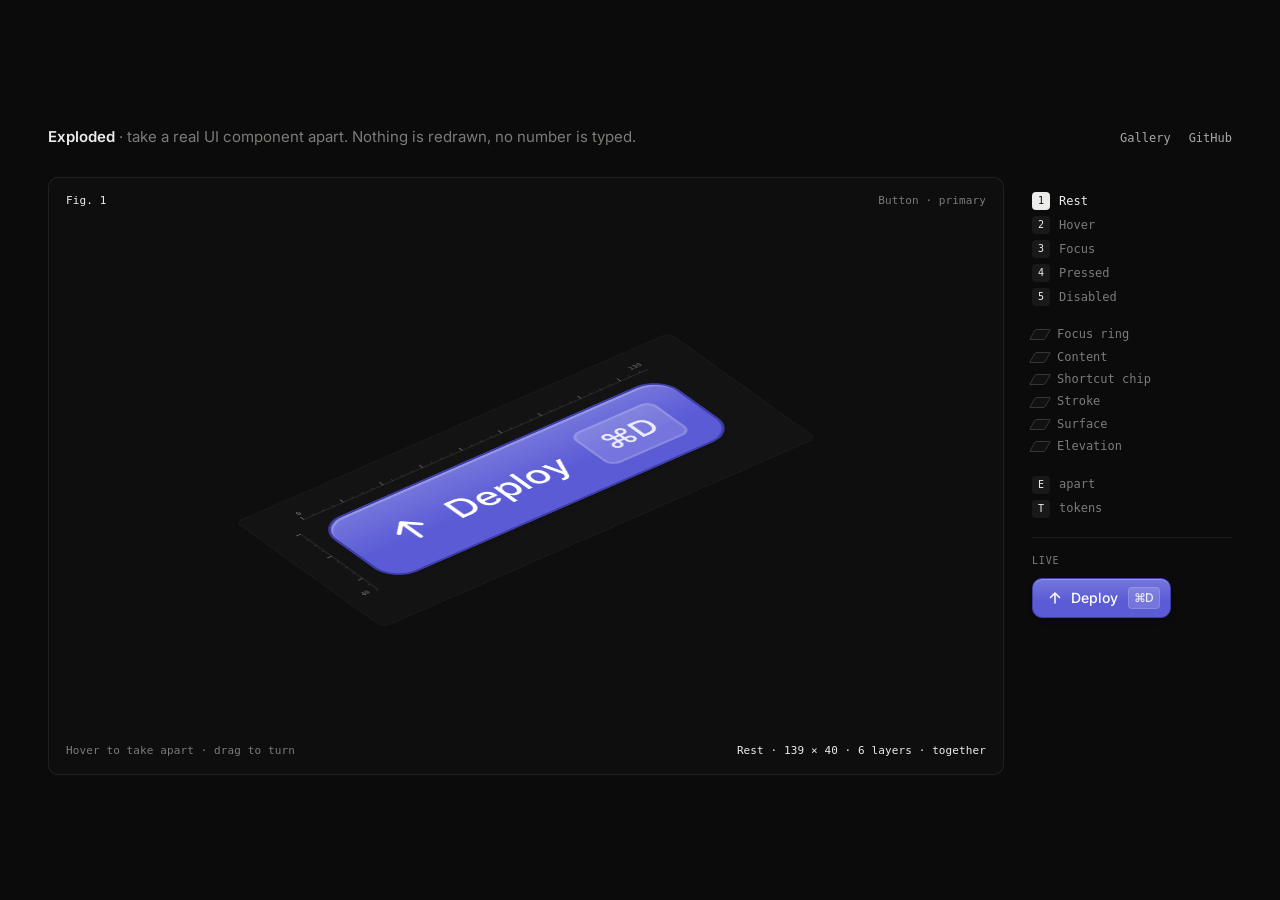
==== index.html @ a13156ac "Exploded: take a real UI component apart Claude Code skill + runtime. Clones a live component once p" ====
<!doctype html>
<html lang="en">
<head>
<meta charset="utf-8">
<meta name="viewport" content="width=device-width, initial-scale=1">
<title>Exploded · take a real UI component apart</title>
<meta name="description" content="A Claude Code skill and runtime that explodes a live UI component into its paint layers, states and tokens. Nothing is redrawn, no number is typed.">
<meta property="og:image" content="assets/poster.jpg">
<link rel="preconnect" href="https://fonts.googleapis.com">
<link rel="stylesheet" href="https://fonts.googleapis.com/css2?family=Inter:wght@400;500;600&display=swap">
<link rel="stylesheet" href="runtime/exploded.css" data-xp-own>
<style>
  html, body { margin: 0; height: 100%; background: #0b0b0c; color: #ececea; font: 15px/1.6 Inter, system-ui, sans-serif; -webkit-font-smoothing: antialiased; }
  main { min-height: 100%; display: grid; place-items: center; align-content: center; gap: 28px; padding: 48px; box-sizing: border-box; }
  header { width: min(1280px, 100%); display: flex; justify-content: space-between; align-items: baseline; gap: 24px; flex-wrap: wrap; }
  header h1 { margin: 0; font-size: 15px; font-weight: 600; }
  header h1 span { color: #7c7b78; font-weight: 400; }
  header nav { display: flex; gap: 18px; font: 12px/1 ui-monospace, Menlo, monospace; }
  header a { color: #ececea; text-decoration: none; opacity: .7; }
  header a:hover { opacity: 1; }
  #fig { width: min(1280px, 100%); }
  .xp { --xp-card: #0e0e0f; grid-template-columns: minmax(0, 1fr) 200px; }
  .xp-card { aspect-ratio: 16 / 10; box-shadow: inset 0 0 0 1px rgba(255, 255, 255, 0.08); }
  .xp-card:focus-visible { outline: none; }
  /* ───────── design tokens (the component library under test) */
  :root {
    --font-sans: Inter, system-ui, sans-serif;
    --color-accent-400: #7c7cf0;
    --color-accent-500: #5b5bd6;
    --color-accent-600: #4f4fc4;
    --color-accent-700: #3e3ea8;
    --color-ring: rgba(91, 91, 214, 0.22);
    --color-danger: #e5484d;
    --color-danger-ring: rgba(229, 72, 77, 0.18);
    --color-surface: #ffffff;
    --color-surface-2: #f4f4f2;
    --color-border: #e3e2de;
    --color-border-strong: #c9c8c3;
    --color-text: #1b1b1a;
    --color-text-muted: #6f6e69;
    --radius-xs: 4px;
    --radius-sm: 6px;
    --radius-md: 10px;
    --radius-lg: 14px;
    --radius-full: 999px;
    --spacing: 4px;
    --shadow-xs: 0 1px 2px rgba(16, 16, 20, 0.06);
    --shadow-sm: 0 1px 2px rgba(16, 16, 20, 0.06), 0 4px 10px -3px rgba(16, 16, 20, 0.14);
    --shadow-md: 0 1px 2px rgba(16, 16, 20, 0.05), 0 10px 24px -8px rgba(16, 16, 20, 0.18);
    --highlight: inset 0 1px 0 rgba(255, 255, 255, 0.24);
  }

  /* ───────── Button */
  .btn {
    display: inline-flex; align-items: center; gap: calc(var(--spacing) * 2);
    height: 40px; padding: 0 calc(var(--spacing) * 2.5) 0 calc(var(--spacing) * 3.5);
    border-radius: var(--radius-md);
    border: 1px solid var(--color-accent-700);
    background-color: var(--color-accent-500);
    background-image: linear-gradient(180deg, rgba(255, 255, 255, 0.16), rgba(255, 255, 255, 0) 60%);
    color: #fff; font: 500 14px/20px var(--font-sans); letter-spacing: -0.006em;
    box-shadow: var(--highlight), var(--shadow-sm);
    cursor: pointer;
    transition: background-color 0.15s, box-shadow 0.15s, transform 0.1s;
  }
  .btn svg { width: 16px; height: 16px; flex: none; }
  .btn:hover { background-color: var(--color-accent-600); }
  .btn:focus-visible { outline: none; box-shadow: var(--highlight), var(--shadow-sm), 0 0 0 2px #fff, 0 0 0 4px var(--color-accent-500); }
  .btn:active { transform: translateY(1px); background-color: var(--color-accent-700); box-shadow: inset 0 1px 2px rgba(0, 0, 0, 0.25); }
  .btn:disabled { opacity: 0.45; cursor: not-allowed; box-shadow: none; }
  .btn-kbd {
    display: inline-flex; align-items: center; height: 22px; padding: 0 6px; margin-left: 2px;
    border-radius: var(--radius-xs);
    background: rgba(255, 255, 255, 0.16);
    box-shadow: inset 0 0 0 1px rgba(255, 255, 255, 0.14);
    font: 500 12px/1 var(--font-sans); color: rgba(255, 255, 255, 0.86);
  }

</style>
</head>
<body>
<main>
  <header>
    <h1>Exploded <span>· take a real UI component apart. Nothing is redrawn, no number is typed.</span></h1>
    <nav><a href="examples/gallery/">Gallery</a><a href="https://github.com/diip3sh/exploded">GitHub</a></nav>
  </header>
  <div id="fig"></div>
</main>
<div hidden>
  <button class="btn" id="btn">
    <svg viewBox="0 0 16 16" fill="none" stroke="currentColor" stroke-width="1.5" stroke-linecap="round" stroke-linejoin="round" aria-hidden="true"><path d="M8 13V3M3.5 7.5 8 3l4.5 4.5"/></svg>
    Deploy
    <span class="btn-kbd">⌘D</span>
  </button>
</div>
<script src="runtime/exploded.js"></script>
<script>
  document.fonts.ready.then(() => {
    window.fig = Exploded.mount(document.getElementById("fig"), {
      fig: 1, title: "Button · primary", target: document.getElementById("btn"), states: "pressable",
      parts: { ".btn-kbd": "Shortcut chip" }, theme: "dark", stack: 0.46,
    });
  });
</script>
</body>
</html>
---- runtime/exploded.css ----
/*! Exploded runtime v0.1 · MIT */
.xp {
  --xp-card: #fbfbfa;
  --xp-page: #fbfbfa;
  --xp-text: #1b1b1a;
  --xp-muted: #8d8c88;
  --xp-faint: rgba(0, 0, 0, 0.07);
  --xp-line: rgba(0, 0, 0, 0.16);
  --xp-sheet: rgba(255, 255, 255, 0.5);
  --xp-sheet-line: rgba(0, 0, 0, 0.13);
  --xp-mat: rgba(0, 0, 0, 0.018);
  --xp-lit: #e5484d;
  --xp-lit-soft: rgba(229, 72, 77, 0.09);
  --xp-gap: rgba(229, 72, 77, 0.16);
  --xp-mono: ui-monospace, "SF Mono", "JetBrains Mono", Menlo, monospace;
  --xp-sans: inherit;
  display: grid;
  grid-template-columns: minmax(0, 1fr) 188px;
  gap: 28px;
  align-items: start;
  font-family: var(--xp-sans);
  color: var(--xp-text);
}
.xp[data-theme="dark"] {
  --xp-card: #0e0e0f;
  --xp-page: #0b0b0c;
  --xp-text: #ececea;
  --xp-muted: #7c7b78;
  --xp-faint: rgba(255, 255, 255, 0.06);
  --xp-line: rgba(255, 255, 255, 0.16);
  --xp-sheet: rgba(24, 24, 26, 0.5);
  --xp-sheet-line: rgba(255, 255, 255, 0.13);
  --xp-mat: rgba(255, 255, 255, 0.02);
  --xp-lit: #ff6369;
  --xp-lit-soft: rgba(255, 99, 105, 0.1);
  --xp-gap: rgba(255, 99, 105, 0.18);
}

/* ── card */
.xp-card {
  position: relative;
  aspect-ratio: 16 / 11;
  min-height: 380px;
  background: var(--xp-card);
  border-radius: 10px;
  outline: none;
  overflow: hidden;
  touch-action: pan-y;
  cursor: grab;
  user-select: none;
}
.xp-card:active { cursor: grabbing; }
.xp-card:focus-visible { outline: 1px solid var(--xp-muted); outline-offset: 6px; }
.xp-corner {
  position: absolute;
  z-index: 2;
  font: 11px/1.4 var(--xp-mono);
  color: var(--xp-muted);
  letter-spacing: 0.01em;
  pointer-events: none;
  max-width: 60%;
}
.xp-tl { top: 16px; left: 18px; color: var(--xp-text); }
.xp-tr { top: 16px; right: 18px; text-align: right; }
.xp-bl { bottom: 16px; left: 18px; }
.xp-br { bottom: 16px; right: 18px; text-align: right; color: var(--xp-text); font-variant-numeric: tabular-nums; }

/* ── 3D stage */
.xp-viewport { position: absolute; inset: 44px 0 40px; perspective: none; }
.xp-origin { position: absolute; left: 50%; top: 50%; width: 0; height: 0; transform-style: preserve-3d; }
.xp-scene { position: absolute; left: 0; top: 0; width: 0; height: 0; transform-style: preserve-3d; }
.xp-plate { position: absolute; transform-style: flat; }
.xp-zoom { position: absolute; left: 0; top: 0; pointer-events: none; }
.xp-paints, .xp-paint { position: absolute; left: 0; top: 0; }
.xp-paint { opacity: 0; transition: opacity 0.24s ease; }
.xp-paint.is-on { opacity: 1; }
@media (prefers-reduced-motion: reduce) { .xp-paint { transition: none; } }
.xp-mute-ph::placeholder { color: transparent !important; -webkit-text-fill-color: transparent !important; }

/* A sheet is the glass each layer is printed on. */
.xp-sheet {
  position: absolute;
  border: 1px solid var(--xp-sheet-line);
  background: var(--xp-sheet);
  border-radius: 6px;
  pointer-events: auto;
  transition: background-color 0.24s ease, border-color 0.24s ease;
}
.xp-plate.is-active .xp-sheet { border-color: var(--xp-lit); }
.xp-plate.is-empty .xp-sheet { border-style: dashed; background: transparent !important; }
.xp-backing { position: absolute; left: 0; top: 0; width: 0; height: 0; opacity: 0.74; }
.xp-backing i { position: absolute; display: block; }
.xp-sheet i { display: none; }

/* Measurements printed on the active sheet. */
.xp-lines { position: absolute; left: 0; top: 0; overflow: visible; pointer-events: none; }
.xp-lines text { font-family: var(--xp-mono); font-size: var(--xp-fs, 6.5px); fill: var(--xp-lit); font-variant-numeric: tabular-nums; }
.xp-lines .xp-dim { fill: none; stroke: var(--xp-lit); stroke-width: var(--xp-hair, 0.45px); }
.xp-lines .xp-soft { stroke-dasharray: var(--xp-dash, 1.2px); opacity: 0.7; }
.xp-lines .xp-pad { fill: var(--xp-lit-soft); stroke: none; }
.xp-lines .xp-gap { fill: var(--xp-gap); stroke: none; }
.xp-lines .xp-icon { fill: none; stroke: var(--xp-lit); stroke-width: var(--xp-hair, 0.45px); stroke-dasharray: var(--xp-dash, 1.2px); }
.xp-lines .xp-cdot { fill: var(--xp-muted); }
.xp-plate:not(.is-active) .xp-lines .xp-cdot { opacity: 1; }

/* The mat under everything, with rulers read from the model. */
.xp-mat .xp-lines { opacity: 1 !important; }
.xp-ruler .xp-matrect { fill: var(--xp-mat); stroke: var(--xp-faint); stroke-width: var(--xp-hair, 0.5px); }
.xp-ruler .xp-tick { fill: none; stroke: var(--xp-line); stroke-width: var(--xp-hair, 0.4px); }
.xp-ruler .xp-major { stroke: var(--xp-muted); }
.xp-ruler text { font-family: var(--xp-mono); font-size: var(--xp-fs, 6px); fill: var(--xp-muted); font-variant-numeric: tabular-nums; }

/* Guides stand on the sheet corners. */
.xp-guide {
  position: absolute;
  left: 0;
  top: 0;
  width: 0;
  border-left: 1px dashed var(--xp-line);
  transform-origin: 0 0;
  pointer-events: none;
}

/* ── margin */
.xp-margin { display: flex; flex-direction: column; gap: 18px; padding-top: 14px; font: 12px/1.45 var(--xp-mono); color: var(--xp-muted); }
.xp-keys { display: flex; flex-direction: column; gap: 4px; }
.xp-keys button {
  all: unset;
  display: flex;
  align-items: center;
  gap: 9px;
  cursor: pointer;
  color: var(--xp-muted);
  padding: 1px 0;
}
.xp-keys button:hover, .xp-keys button.is-on { color: var(--xp-text); }
.xp-keys kbd {
  display: inline-grid;
  place-items: center;
  min-width: 18px;
  height: 18px;
  border-radius: 4px;
  background: var(--xp-faint);
  font: 10px/1 var(--xp-mono);
  color: var(--xp-text);
}
.xp-keys button.is-on kbd { background: var(--xp-text); color: var(--xp-card); }
.xp-layers { list-style: none; margin: 0; padding: 0; display: flex; flex-direction: column; gap: 3px; }
.xp-layers li { display: flex; align-items: center; gap: 9px; cursor: default; padding: 1px 0; }
.xp-layers li.is-on { color: var(--xp-lit); }
.xp-sw { width: 14px; height: 9px; border-radius: 2px; border: 1px solid var(--xp-line); background: var(--xp-sheet); transform: skewX(-30deg); }
.xp-layers li.is-on .xp-sw { border-color: var(--xp-lit); }
.xp-live { display: flex; flex-direction: column; gap: 10px; padding-top: 6px; border-top: 1px solid var(--xp-faint); }
.xp-live-label { font-size: 10px; text-transform: uppercase; letter-spacing: 0.08em; padding-top: 10px; }
.xp-specimen { font-family: var(--xp-specimen-font, system-ui); }

@media (max-width: 720px) {
  .xp { grid-template-columns: 1fr; }
  .xp-card { aspect-ratio: 4 / 5; }
  .xp-margin { flex-direction: row; flex-wrap: wrap; }
}
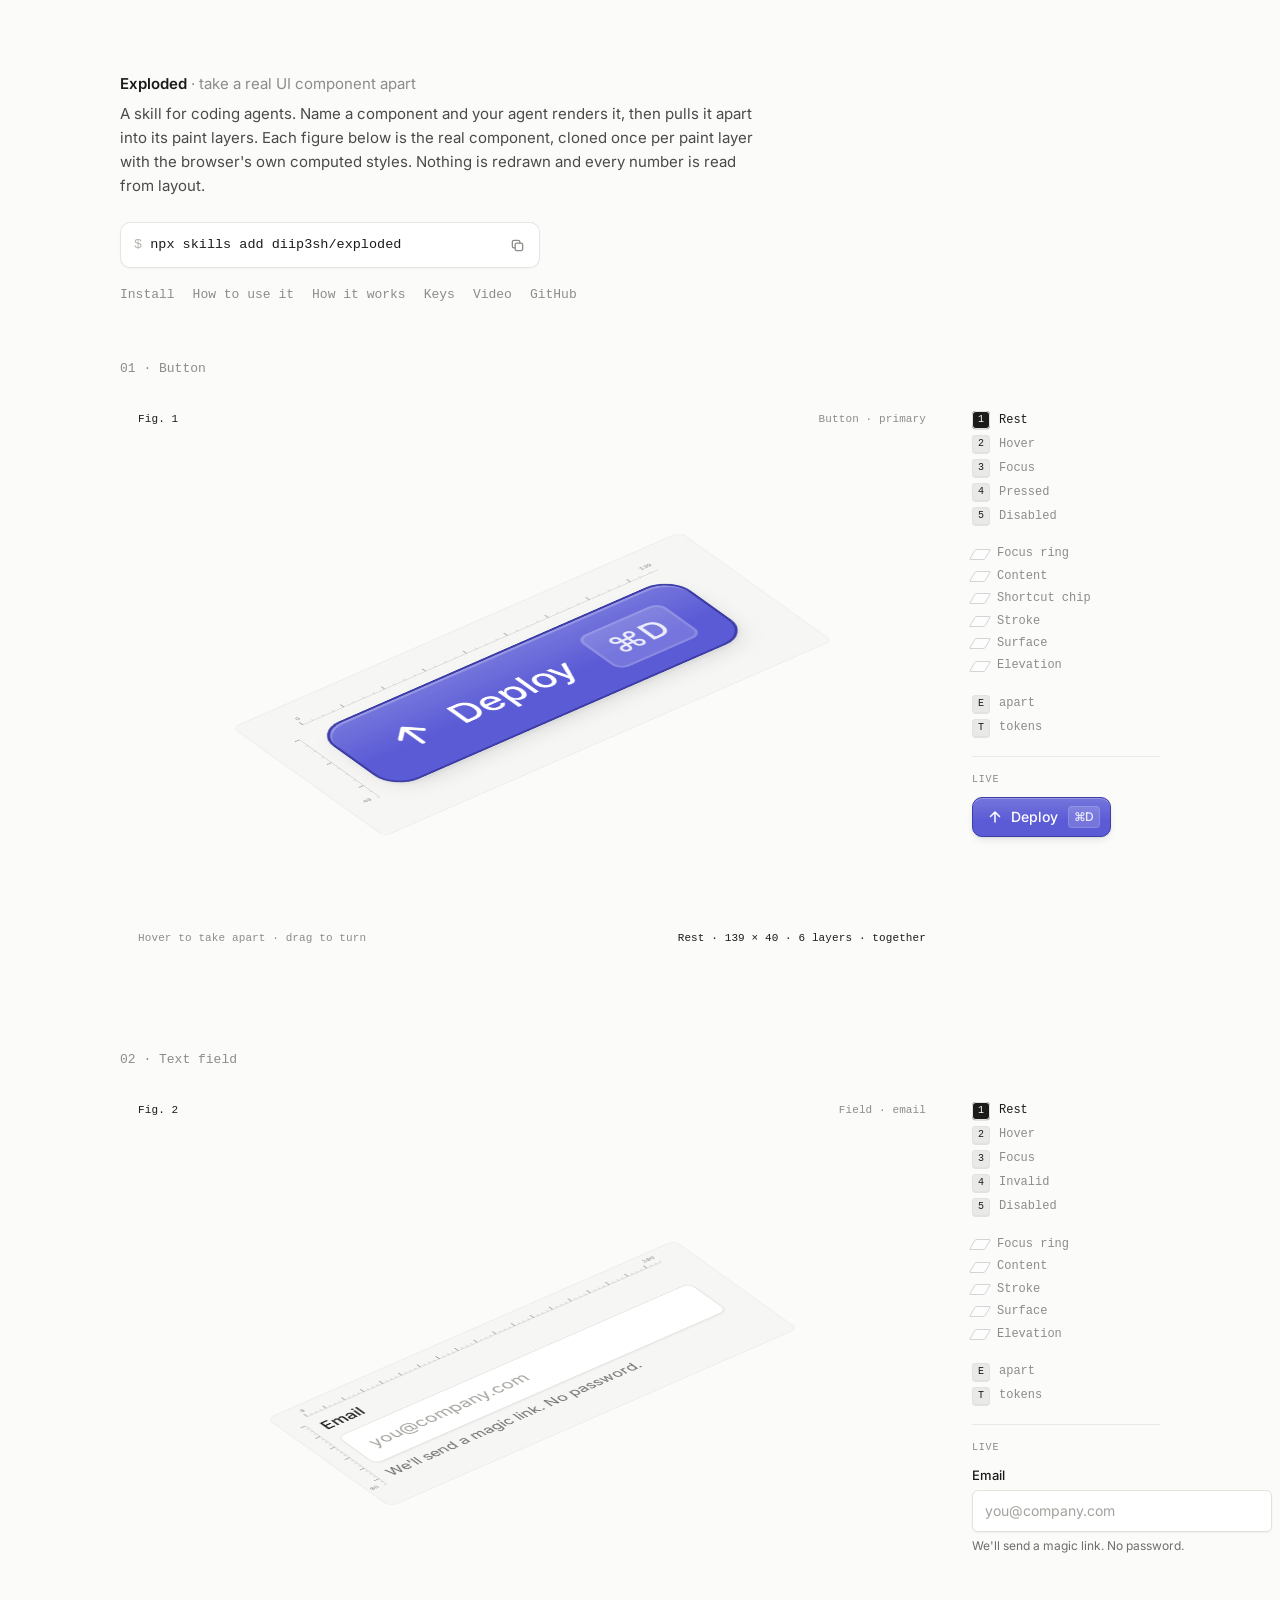
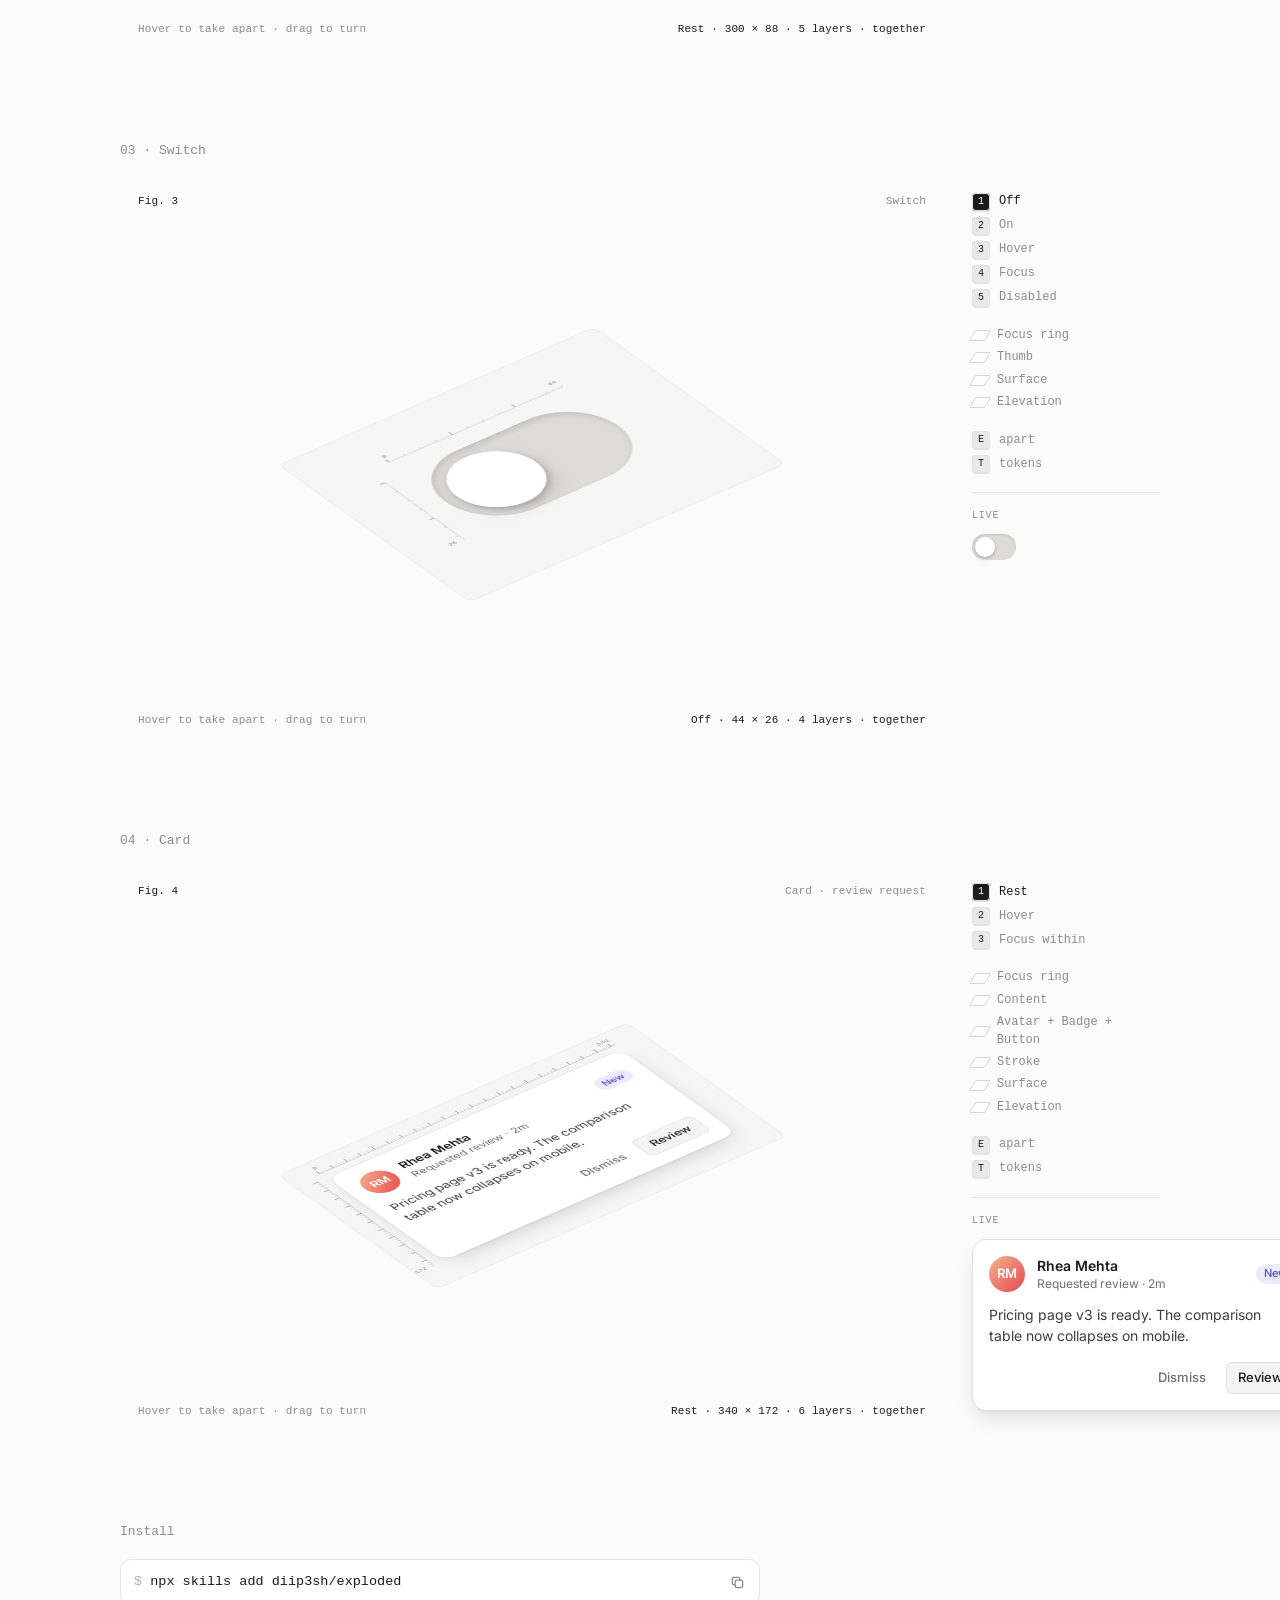
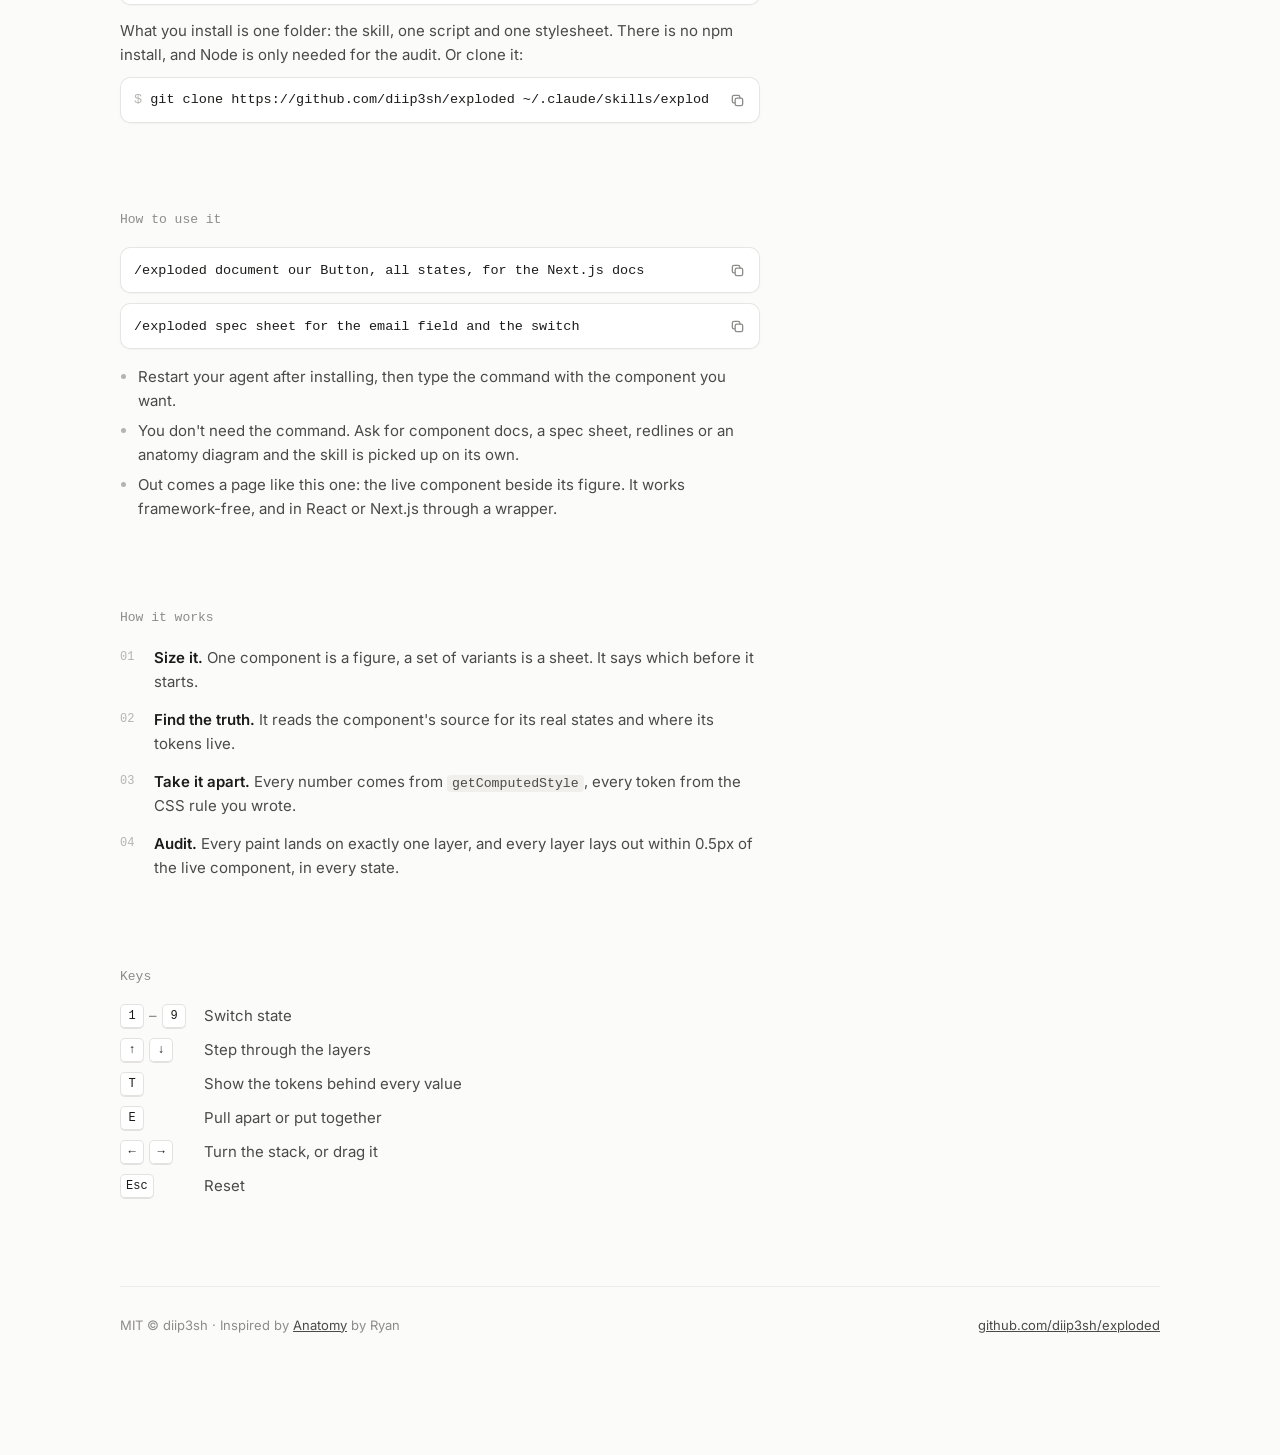
==== commit 45b71cf8: "Merge the gallery into the homepage, with install and usage Co-Authored-By: Claude Opus 5.5 <noreply" ====
--- a/index.html
+++ b/index.html
@@ -4,24 +4,59 @@
 <meta charset="utf-8">
 <meta name="viewport" content="width=device-width, initial-scale=1">
 <title>Exploded · take a real UI component apart</title>
-<meta name="description" content="A Claude Code skill and runtime that explodes a live UI component into its paint layers, states and tokens. Nothing is redrawn, no number is typed.">
+<meta name="description" content="A skill for coding agents that explodes a live UI component into its paint layers, states and tokens. Nothing is redrawn, no number is typed.">
 <meta property="og:image" content="assets/poster.jpg">
 <link rel="preconnect" href="https://fonts.googleapis.com">
 <link rel="stylesheet" href="https://fonts.googleapis.com/css2?family=Inter:wght@400;500;600&display=swap">
 <link rel="stylesheet" href="runtime/exploded.css" data-xp-own>
 <style>
-  html, body { margin: 0; height: 100%; background: #0b0b0c; color: #ececea; font: 15px/1.6 Inter, system-ui, sans-serif; -webkit-font-smoothing: antialiased; }
-  main { min-height: 100%; display: grid; place-items: center; align-content: center; gap: 28px; padding: 48px; box-sizing: border-box; }
-  header { width: min(1280px, 100%); display: flex; justify-content: space-between; align-items: baseline; gap: 24px; flex-wrap: wrap; }
-  header h1 { margin: 0; font-size: 15px; font-weight: 600; }
-  header h1 span { color: #7c7b78; font-weight: 400; }
-  header nav { display: flex; gap: 18px; font: 12px/1 ui-monospace, Menlo, monospace; }
-  header a { color: #ececea; text-decoration: none; opacity: .7; }
-  header a:hover { opacity: 1; }
-  #fig { width: min(1280px, 100%); }
-  .xp { --xp-card: #0e0e0f; grid-template-columns: minmax(0, 1fr) 200px; }
-  .xp-card { aspect-ratio: 16 / 10; box-shadow: inset 0 0 0 1px rgba(255, 255, 255, 0.08); }
-  .xp-card:focus-visible { outline: none; }
+  /* ───────── page */
+  body { margin: 0; background: #fbfbfa; color: #1b1b1a; font: 15px/1.6 Inter, system-ui, sans-serif; -webkit-font-smoothing: antialiased; }
+  main { max-width: 1040px; margin: 0 auto; padding: 72px 28px 120px; }
+  header { max-width: 640px; margin-bottom: 56px; }
+  header h1 { font-size: 15px; font-weight: 600; margin: 0 0 6px; }
+  header h1 span { color: #8d8c88; font-weight: 400; }
+  header p { margin: 0; color: #4a4a47; }
+  header nav { display: flex; flex-wrap: wrap; gap: 6px 18px; margin-top: 18px; font: 500 13px/1.4 ui-monospace, Menlo, monospace; }
+  header nav a { color: #8d8c88; text-decoration: none; }
+  header nav a:hover { color: #1b1b1a; }
+  section { margin: 0 0 88px; scroll-margin-top: 32px; }
+  section h2 { font: 500 13px/1.4 ui-monospace, Menlo, monospace; color: #8d8c88; margin: 0 0 18px; }
+  .doc { max-width: 640px; }
+  .doc p { margin: 14px 0 0; color: #4a4a47; }
+  .doc ul { margin: 16px 0 0; padding-left: 18px; color: #4a4a47; display: grid; gap: 6px; }
+  .doc li::marker { color: #b5b4af; }
+  .doc b { color: #1b1b1a; font-weight: 600; }
+  .doc code:not(.cmd code) { font: .88em ui-monospace, Menlo, monospace; padding: 1px 5px; border-radius: 4px; background: #f0efec; }
+
+  .cmd { display: flex; align-items: center; gap: 10px; height: 46px; padding: 0 4px 0 14px; margin-top: 10px; box-sizing: border-box;
+    border-radius: 10px; background: #fff; box-shadow: inset 0 0 0 1px #e6e5e1, 0 1px 2px rgba(16, 16, 20, .04); }
+  .cmd code { flex: 1; min-width: 0; overflow-x: auto; white-space: nowrap; scrollbar-width: none; font: 13.5px/1 ui-monospace, Menlo, monospace; }
+  .cmd code::before { content: "$ "; color: #b5b4af; }
+  .cmd.slash code::before { content: none; }
+  .copy { flex: none; display: grid; place-items: center; width: 38px; height: 38px; border: 0; border-radius: 7px; background: transparent; color: #8d8c88; cursor: pointer; transition: background .15s, color .15s; }
+  .copy:hover { background: #f4f4f2; color: #1b1b1a; }
+  .copy:focus-visible { outline: 2px solid #5b5bd6; outline-offset: 1px; }
+  .copy svg { width: 15px; height: 15px; }
+  .copy .done { display: none; color: #5b5bd6; }
+  .copy.is-done .idle { display: none; }
+  .copy.is-done .done { display: block; }
+  header .cmd { margin-top: 24px; max-width: 420px; }
+
+  .steps { list-style: none; margin: 0; padding: 0; display: grid; gap: 14px; }
+  .steps li { display: grid; grid-template-columns: 34px 1fr; color: #4a4a47; }
+  .steps .n { color: #b5b4af; font: 12px/1.95 ui-monospace, Menlo, monospace; }
+  .keys { display: grid; grid-template-columns: auto 1fr; gap: 10px 18px; margin: 0; align-items: center; color: #4a4a47; }
+  .keys dt { display: flex; gap: 5px; align-items: center; color: #8d8c88; }
+  .keys dd { margin: 0; }
+  kbd { display: inline-grid; place-items: center; min-width: 24px; height: 24px; padding: 0 6px; box-sizing: border-box; border-radius: 5px;
+    background: #fff; box-shadow: inset 0 0 0 1px #e3e2de, 0 1px 0 #e3e2de; font: 500 12px/1 ui-monospace, Menlo, monospace; color: #1b1b1a; }
+
+  footer { padding-top: 28px; border-top: 1px solid #ecebe7; color: #8d8c88; font-size: 13px; display: flex; flex-wrap: wrap; justify-content: space-between; gap: 8px 16px; }
+  footer a { color: #4a4a47; }
+
+  @media (max-width: 640px) { main { padding: 40px 16px 80px; } }
+
   /* ───────── design tokens (the component library under test) */
   :root {
     --font-sans: Inter, system-ui, sans-serif;
@@ -76,29 +111,236 @@
     font: 500 12px/1 var(--font-sans); color: rgba(255, 255, 255, 0.86);
   }
 
+  /* ───────── Field */
+  .field { display: flex; flex-direction: column; gap: calc(var(--spacing) * 1.5); width: 300px; font-family: var(--font-sans); }
+  .field label { font: 500 13px/18px var(--font-sans); color: var(--color-text); }
+  .field input {
+    height: 40px; padding: 0 calc(var(--spacing) * 3);
+    border-radius: var(--radius-sm);
+    border: 1px solid var(--color-border);
+    background: var(--color-surface);
+    font: 400 14px/20px var(--font-sans); color: var(--color-text);
+    box-shadow: var(--shadow-xs);
+    outline: none;
+    transition: border-color 0.15s, box-shadow 0.15s;
+  }
+  .field input::placeholder { color: #a3a29d; }
+  .field input:hover { border-color: var(--color-border-strong); }
+  .field input:focus { border-color: var(--color-accent-500); box-shadow: var(--shadow-xs), 0 0 0 3px var(--color-ring); }
+  .field input[aria-invalid="true"] { border-color: var(--color-danger); }
+  .field input[aria-invalid="true"]:focus { box-shadow: var(--shadow-xs), 0 0 0 3px var(--color-danger-ring); }
+  .field input:disabled { background: var(--color-surface-2); color: #a3a29d; box-shadow: none; }
+  .field .hint { font: 400 12px/16px var(--font-sans); color: var(--color-text-muted); }
+  .field:has(input[aria-invalid="true"]) .hint { color: var(--color-danger); }
+
+  /* ───────── Switch */
+  .switch {
+    all: unset; box-sizing: border-box;
+    position: relative; display: inline-flex; align-items: center;
+    width: 44px; height: 26px; padding: 3px;
+    border-radius: var(--radius-full);
+    background: #dcdbd6;
+    box-shadow: inset 0 1px 2px rgba(0, 0, 0, 0.12);
+    cursor: pointer;
+    transition: background-color 0.2s;
+  }
+  .switch .thumb {
+    display: block; width: 20px; height: 20px;
+    border-radius: var(--radius-full);
+    background: #fff;
+    box-shadow: 0 1px 2px rgba(0, 0, 0, 0.18), 0 2px 6px -1px rgba(0, 0, 0, 0.14);
+    transition: transform 0.2s cubic-bezier(.3,.7,.4,1);
+  }
+  .switch:hover { background: #cfcec8; }
+  .switch[aria-checked="true"] { background: var(--color-accent-500); }
+  .switch[aria-checked="true"] .thumb { transform: translateX(18px); }
+  .switch:focus-visible { outline: 2px solid var(--color-accent-500); outline-offset: 2px; }
+  .switch:disabled { opacity: 0.45; cursor: not-allowed; }
+
+  /* ───────── Card */
+  .card {
+    width: 340px; box-sizing: border-box;
+    padding: calc(var(--spacing) * 4);
+    border-radius: var(--radius-lg);
+    border: 1px solid var(--color-border);
+    background: var(--color-surface);
+    box-shadow: var(--shadow-md);
+    font-family: var(--font-sans);
+    transition: box-shadow 0.2s, transform 0.2s;
+  }
+  .card:hover { box-shadow: 0 1px 2px rgba(16, 16, 20, 0.05), 0 18px 36px -12px rgba(16, 16, 20, 0.24); }
+  .card:focus-within { outline: 2px solid var(--color-accent-500); outline-offset: 3px; }
+  .card-head { display: flex; align-items: center; gap: calc(var(--spacing) * 3); }
+  .avatar {
+    display: grid; place-items: center; width: 36px; height: 36px; flex: none;
+    border-radius: var(--radius-full);
+    background: linear-gradient(135deg, #f6b38e, #e5484d);
+    font: 600 13px/1 var(--font-sans); color: #fff;
+  }
+  .who { display: flex; flex-direction: column; flex: 1; min-width: 0; }
+  .who strong { font: 600 14px/20px var(--font-sans); color: var(--color-text); }
+  .who span { font: 400 12px/16px var(--font-sans); color: var(--color-text-muted); }
+  .badge {
+    display: inline-flex; align-items: center; height: 20px; padding: 0 8px;
+    border-radius: var(--radius-full);
+    background: #ecebfd; color: var(--color-accent-600);
+    font: 500 11px/1 var(--font-sans);
+  }
+  .card p { margin: calc(var(--spacing) * 3) 0 calc(var(--spacing) * 4); font: 400 14px/21px var(--font-sans); color: #3d3d3a; }
+  .card-actions { display: flex; justify-content: flex-end; gap: calc(var(--spacing) * 2); }
+  .btn-ghost, .btn-soft {
+    all: unset; box-sizing: border-box; display: inline-flex; align-items: center; height: 32px; padding: 0 12px;
+    border-radius: var(--radius-sm); font: 500 13px/1 var(--font-sans); cursor: pointer;
+  }
+  .btn-ghost { color: var(--color-text-muted); }
+  .btn-soft { background: var(--color-surface-2); color: var(--color-text); box-shadow: inset 0 0 0 1px var(--color-border); }
 </style>
 </head>
 <body>
+<template id="copy-icons">
+  <svg class="idle" viewBox="0 0 16 16" fill="none" stroke="currentColor" stroke-width="1.4" aria-hidden="true"><rect x="5.5" y="5.5" width="8" height="8" rx="1.8"/><path d="M10.5 5.5V4.3c0-1-.8-1.8-1.8-1.8H4.3c-1 0-1.8.8-1.8 1.8v4.4c0 1 .8 1.8 1.8 1.8h1.2"/></svg>
+  <svg class="done" viewBox="0 0 16 16" fill="none" stroke="currentColor" stroke-width="1.6" stroke-linecap="round" stroke-linejoin="round" aria-hidden="true"><path d="m3.5 8.5 3 3 6-7"/></svg>
+</template>
+
 <main>
   <header>
-    <h1>Exploded <span>· take a real UI component apart. Nothing is redrawn, no number is typed.</span></h1>
-    <nav><a href="examples/gallery/">Gallery</a><a href="https://github.com/diip3sh/exploded">GitHub</a></nav>
+    <h1>Exploded <span>· take a real UI component apart</span></h1>
+    <p>A skill for coding agents. Name a component and your agent renders it, then pulls it apart into its paint layers. Each figure below is the real component, cloned once per paint layer with the browser's own computed styles. Nothing is redrawn and every number is read from layout.</p>
+    <div class="cmd"><code>npx skills add diip3sh/exploded</code><button class="copy" type="button" aria-label="Copy install command"></button></div>
+    <nav>
+      <a href="#install">Install</a>
+      <a href="#use">How to use it</a>
+      <a href="#how">How it works</a>
+      <a href="#keys">Keys</a>
+      <a href="assets/demo.mp4">Video</a>
+      <a href="https://github.com/diip3sh/exploded">GitHub</a>
+    </nav>
   </header>
-  <div id="fig"></div>
+
+  <section><h2>01 · Button</h2><div id="fig-button"></div></section>
+  <section><h2>02 · Text field</h2><div id="fig-field"></div></section>
+  <section><h2>03 · Switch</h2><div id="fig-switch"></div></section>
+  <section><h2>04 · Card</h2><div id="fig-card"></div></section>
+
+  <section class="doc" id="install">
+    <h2>Install</h2>
+    <div class="cmd"><code>npx skills add diip3sh/exploded</code><button class="copy" type="button" aria-label="Copy install command"></button></div>
+    <p>What you install is one folder: the skill, one script and one stylesheet. There is no npm install, and Node is only needed for the audit. Or clone it:</p>
+    <div class="cmd"><code>git clone https://github.com/diip3sh/exploded ~/.claude/skills/exploded</code><button class="copy" type="button" aria-label="Copy git clone command"></button></div>
+  </section>
+
+  <section class="doc" id="use">
+    <h2>How to use it</h2>
+    <div class="cmd slash"><code>/exploded document our Button, all states, for the Next.js docs</code><button class="copy" type="button" aria-label="Copy example"></button></div>
+    <div class="cmd slash"><code>/exploded spec sheet for the email field and the switch</code><button class="copy" type="button" aria-label="Copy example"></button></div>
+    <ul>
+      <li>Restart your agent after installing, then type the command with the component you want.</li>
+      <li>You don't need the command. Ask for component docs, a spec sheet, redlines or an anatomy diagram and the skill is picked up on its own.</li>
+      <li>Out comes a page like this one: the live component beside its figure. It works framework-free, and in React or Next.js through a wrapper.</li>
+    </ul>
+  </section>
+
+  <section class="doc" id="how">
+    <h2>How it works</h2>
+    <ol class="steps">
+      <li><span class="n">01</span><span><b>Size it.</b> One component is a figure, a set of variants is a sheet. It says which before it starts.</span></li>
+      <li><span class="n">02</span><span><b>Find the truth.</b> It reads the component's source for its real states and where its tokens live.</span></li>
+      <li><span class="n">03</span><span><b>Take it apart.</b> Every number comes from <code>getComputedStyle</code>, every token from the CSS rule you wrote.</span></li>
+      <li><span class="n">04</span><span><b>Audit.</b> Every paint lands on exactly one layer, and every layer lays out within 0.5px of the live component, in every state.</span></li>
+    </ol>
+  </section>
+
+  <section class="doc" id="keys">
+    <h2>Keys</h2>
+    <dl class="keys">
+      <dt><kbd>1</kbd>–<kbd>9</kbd></dt><dd>Switch state</dd>
+      <dt><kbd>↑</kbd><kbd>↓</kbd></dt><dd>Step through the layers</dd>
+      <dt><kbd>T</kbd></dt><dd>Show the tokens behind every value</dd>
+      <dt><kbd>E</kbd></dt><dd>Pull apart or put together</dd>
+      <dt><kbd>←</kbd><kbd>→</kbd></dt><dd>Turn the stack, or drag it</dd>
+      <dt><kbd>Esc</kbd></dt><dd>Reset</dd>
+    </dl>
+  </section>
+
+  <footer>
+    <span>MIT © diip3sh · Inspired by <a href="https://skills.wheresryan.sh/anatomy">Anatomy</a> by Ryan</span>
+    <a href="https://github.com/diip3sh/exploded">github.com/diip3sh/exploded</a>
+  </footer>
+
+  <!-- The specimens. Exploded moves each into its figure's margin. -->
+  <div hidden>
+    <button class="btn" id="btn">
+      <svg viewBox="0 0 16 16" fill="none" stroke="currentColor" stroke-width="1.5" stroke-linecap="round" stroke-linejoin="round" aria-hidden="true"><path d="M8 13V3M3.5 7.5 8 3l4.5 4.5"/></svg>
+      Deploy
+      <span class="btn-kbd">⌘D</span>
+    </button>
+
+    <div class="field" id="field">
+      <label for="email">Email</label>
+      <input id="email" type="email" placeholder="you@company.com">
+      <span class="hint">We'll send a magic link. No password.</span>
+    </div>
+
+    <button class="switch" id="switch" role="switch" aria-checked="false" aria-label="Notifications"><span class="thumb"></span></button>
+
+    <article class="card" id="card">
+      <div class="card-head">
+        <div class="avatar">RM</div>
+        <div class="who"><strong>Rhea Mehta</strong><span>Requested review · 2m</span></div>
+        <span class="badge">New</span>
+      </div>
+      <p>Pricing page v3 is ready. The comparison table now collapses on mobile.</p>
+      <div class="card-actions">
+        <button class="btn-ghost">Dismiss</button>
+        <button class="btn-soft">Review</button>
+      </div>
+    </article>
+  </div>
 </main>
-<div hidden>
-  <button class="btn" id="btn">
-    <svg viewBox="0 0 16 16" fill="none" stroke="currentColor" stroke-width="1.5" stroke-linecap="round" stroke-linejoin="round" aria-hidden="true"><path d="M8 13V3M3.5 7.5 8 3l4.5 4.5"/></svg>
-    Deploy
-    <span class="btn-kbd">⌘D</span>
-  </button>
-</div>
+
 <script src="runtime/exploded.js"></script>
 <script>
   document.fonts.ready.then(() => {
-    window.fig = Exploded.mount(document.getElementById("fig"), {
-      fig: 1, title: "Button · primary", target: document.getElementById("btn"), states: "pressable",
-      parts: { ".btn-kbd": "Shortcut chip" }, theme: "dark", stack: 0.46,
+    window.figs = {
+      button: Exploded.mount(document.getElementById("fig-button"), {
+        fig: 1, title: "Button · primary", target: document.getElementById("btn"), states: "pressable",
+        parts: { ".btn-kbd": "Shortcut chip" },
+      }),
+      field: Exploded.mount(document.getElementById("fig-field"), {
+        fig: 2, title: "Field · email", target: document.getElementById("field"), stateTarget: "input", states: "field",
+        splitStroke: "all",
+      }),
+      switch: Exploded.mount(document.getElementById("fig-switch"), {
+        fig: 3, title: "Switch", target: document.getElementById("switch"),
+        parts: { ".thumb": "Thumb" },
+        states: [
+          { id: "rest", label: "Off" },
+          { id: "on", label: "On", attrs: { "aria-checked": "true" } },
+          { id: "hover", label: "Hover", pseudo: ["hover"] },
+          { id: "focus", label: "Focus", pseudo: ["focus", "focus-visible"], attrs: { "aria-checked": "true" } },
+          { id: "disabled", label: "Disabled", attrs: { disabled: "" } },
+        ],
+      }),
+      card: Exploded.mount(document.getElementById("fig-card"), {
+        fig: 4, title: "Card · review request", target: document.getElementById("card"),
+        parts: { ".avatar": "Avatar", ".badge": "Badge", ".btn-soft": "Button", ".btn-ghost": "Button" },
+        states: [
+          { id: "rest", label: "Rest" },
+          { id: "hover", label: "Hover", pseudo: ["hover"] },
+          { id: "focus", label: "Focus within", pseudo: ["focus-within"] },
+        ],
+      }),
+    };
+    // mount() resolves once every state has been captured.
+    Promise.all(Object.values(window.figs)).then((apis) => Object.keys(window.figs).forEach((k, i) => (window.figs[k] = apis[i])));
+  });
+  const icons = document.getElementById("copy-icons").innerHTML;
+  document.querySelectorAll(".copy").forEach((b) => {
+    b.innerHTML = icons;
+    b.addEventListener("click", async () => {
+      try { await navigator.clipboard.writeText(b.previousElementSibling.textContent); } catch (_) { return; }
+      b.classList.add("is-done");
+      setTimeout(() => b.classList.remove("is-done"), 1400);
     });
   });
 </script>
